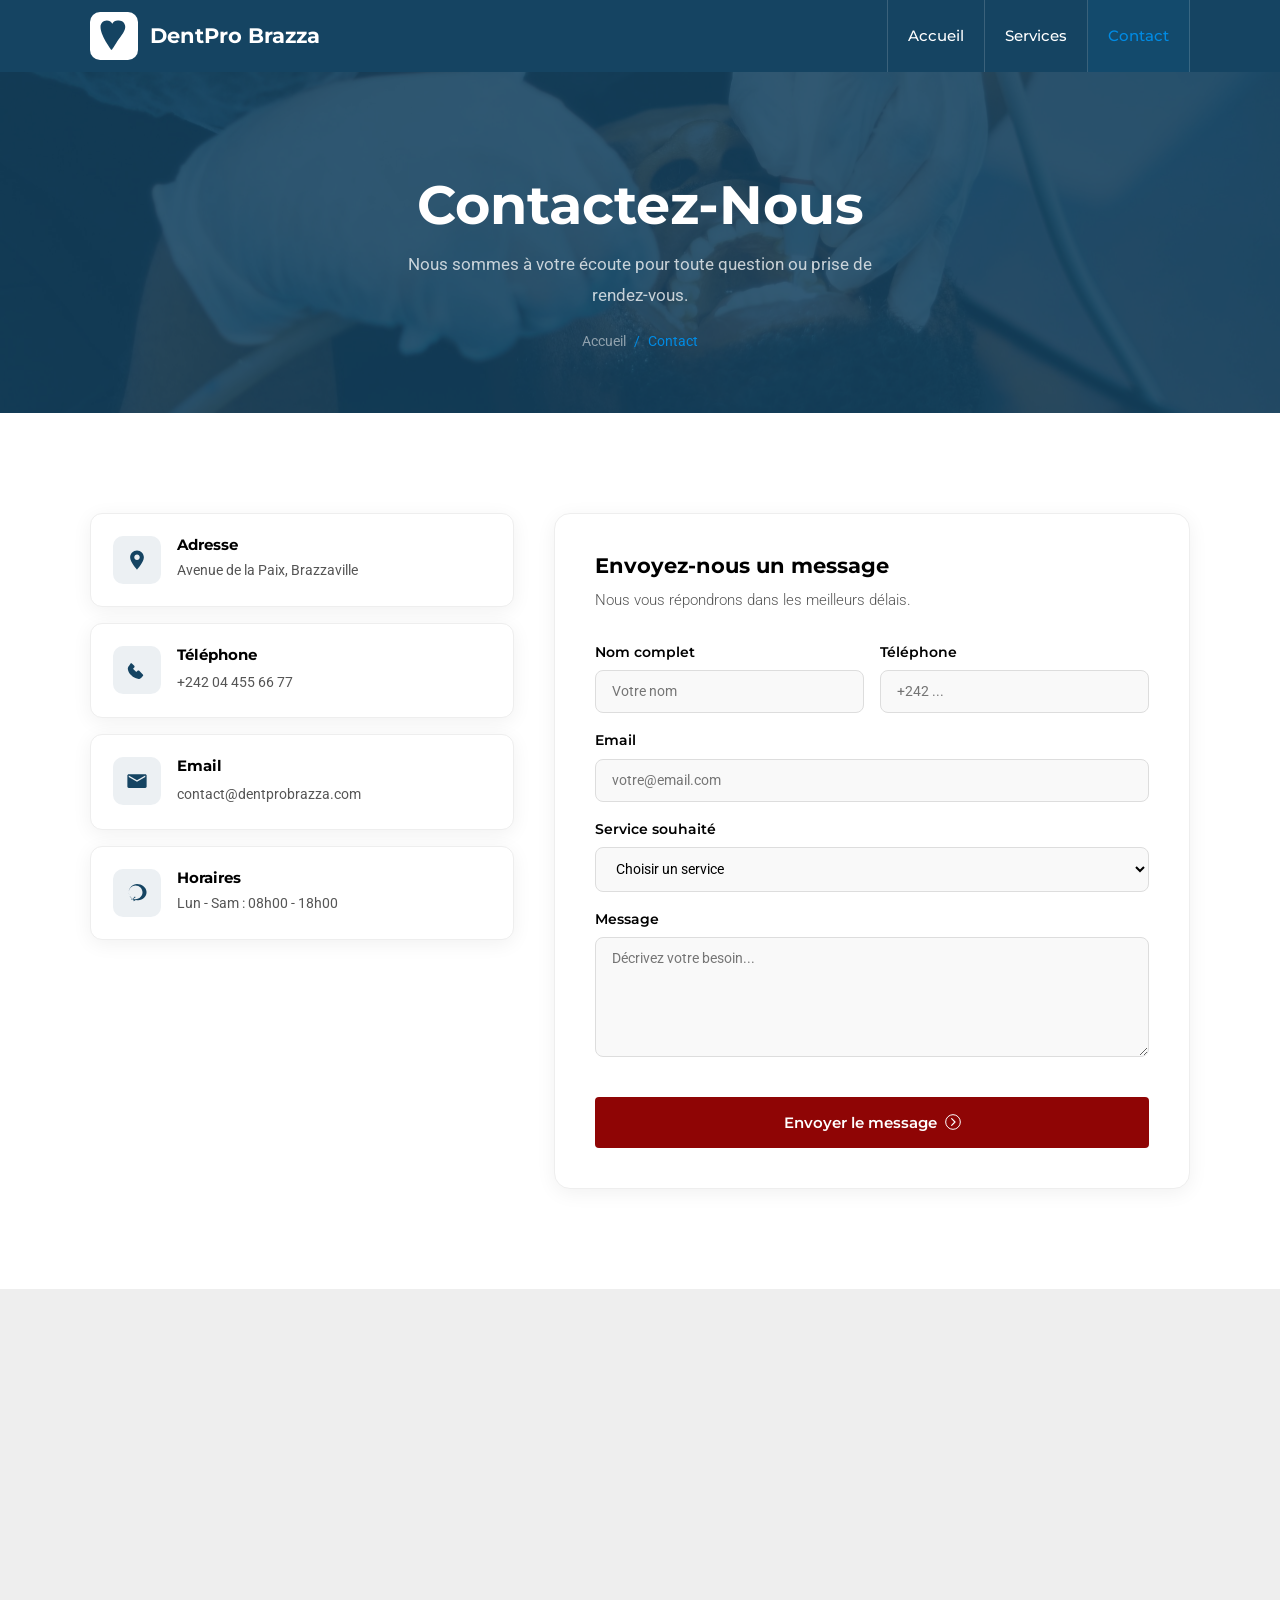
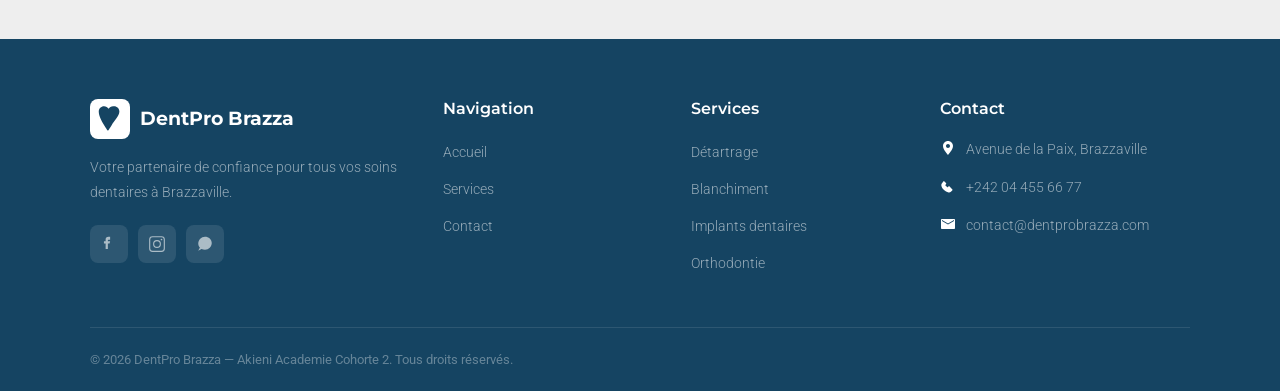
==== contact.html @ 856fcd05 "feat: site vitrine cabinet dentaire - Linga Koseka" ====
﻿<!DOCTYPE html>
<html lang="fr">
<head>
  <meta charset="UTF-8">
  <meta name="viewport" content="width=device-width, initial-scale=1.0">
  <title>Contact — DentPro Brazza</title>
  <link rel="stylesheet" href="style.css">
</head>
<body>

  <!-- HEADER -->
 <!-- Préchargeur -->
  <div id="preloader">
    <div class="loading loading07">
      <span data-text="L">L</span>
      <span data-text="I">I</span>
      <span data-text="N">N</span>
      <span data-text="G">G</span>
      <span data-text="A">A</span>
      <span data-text="-">-</span>
      <span data-text="K">K</span>
      <span data-text="O">O</span>
      <span data-text="S">S</span>
      <span data-text="E">E</span>
      <span data-text="K">K</span>
      <span data-text="A">A</span>
    </div>
  </div>
</div>

  <!-- HEADER -->
  <header class="site-header">
    <input type="checkbox" id="nav-toggle" hidden>
    <div class="nav-overlay"></div>
    <nav class="nav">
      <a href="index.html" class="nav-logo">
        <span class="logo-icon">
          <svg viewBox="0 0 32 32"><path d="M19.3 2.3c-2.2 0-3.7 1.1-4.8 2.8C13.3 3.4 11.8 2.3 9.6 2.3 6.5 2.3 4 4.8 4 8c0 4.5 3.2 10.5 5.6 14.5 1.8 3 3.4 5.2 3.6 5.5.3.3.8.3 1.1 0 .2-.3 1.8-2.5 3.6-5.5C20 18.5 26 12.5 26 8c0-3.2-2.5-5.7-5.6-5.7z"/></svg>
        </span>
        DentPro Brazza
      </a>
      <label for="nav-toggle" class="nav-hamburger">
        <span></span><span></span><span></span>
      </label>
      <div class="nav-links">
        <a href="index.html">Accueil</a>
        <a href="services.html">Services</a>
        <a href="contact.html" class="active">Contact</a>
      </div>
    </nav>
  </header>

  <!-- BANNIERE -->
  <section class="page-banner">
    <div class="container">
      <h1>Contactez-Nous</h1>
      <p>Nous sommes à votre écoute pour toute question ou prise de rendez-vous.</p>
      <div class="breadcrumb">
        <a href="index.html">Accueil</a>
        <span>/</span>
        <span>Contact</span>
      </div>
    </div>
  </section>

  <!-- CONTACT -->
  <section class="contact-section">
    <div class="container">
      <div class="contact-grid">

        <!-- Infos -->
        <div class="contact-info-cards">
          <div class="contact-info-card">
            <div class="icon">
              <svg viewBox="0 0 32 32"><path d="M16 2C10.5 2 6 6.5 6 12c0 7 10 18 10 18s10-11 10-18c0-5.5-4.5-10-10-10zm0 14c-2.2 0-4-1.8-4-4s1.8-4 4-4 4 1.8 4 4-1.8 4-4 4z"/></svg>
            </div>
            <div>
              <h4>Adresse</h4>
              <p>Avenue de la Paix, Brazzaville</p>
            </div>
          </div>
          <div class="contact-info-card">
            <div class="icon">
              <svg viewBox="0 0 32 32"><path d="M22.4 20.3l-3.1-3.1c-.7-.7-1.8-.7-2.5 0l-1.5 1.5c-.2.2-.5.2-.7 0l-4.1-4.1c-.2-.2-.2-.5 0-.7l1.5-1.5c.7-.7.7-1.8 0-2.5l-3.1-3.1c-.7-.7-1.8-.7-2.5 0L4.5 9.9c-1.4 1.4-2.1 3.3-1.8 5.1.5 3.6 2.5 6.8 5.4 9.1 2.3 2.3 5.5 4.3 9.1 4.8 1.8.3 3.7-.4 5.1-1.8l2.2-2.2c.7-.7.7-1.8 0-2.5z"/></svg>
            </div>
            <div>
              <h4>Téléphone</h4>
              <a href="tel:+242044556677">+242 04 455 66 77</a>
            </div>
          </div>
          <div class="contact-info-card">
            <div class="icon">
              <svg viewBox="0 0 32 32"><path d="M28 6H4c-1.1 0-2 .9-2 2v16c0 1.1.9 2 2 2h24c1.1 0 2-.9 2-2V8c0-1.1-.9-2-2-2zm0 4l-12 7L4 10V8l12 7 12-7v2z"/></svg>
            </div>
            <div>
              <h4>Email</h4>
              <a href="mailto:contact@dentprobrazza.com">contact@dentprobrazza.com</a>
            </div>
          </div>
          <div class="contact-info-card">
            <div class="icon">
              <svg viewBox="0 0 32 32"><path d="M16 3C9.4 3 4 8.4 4 15c0 4.8 2.8 8.9 7 10.9V28l3.4-1.8c1.1.3 2.3.5 3.5.5 6.6 0 12-5.4 12-12S22.6 3 16 3zm-2 19l-1-1-5 5v-2.8C5.7 21.2 4 18.3 4 15c0-5.5 4.5-10 10-10s10 4.5 10 10-4.5 10-10 10c-1 0-2-.2-3-.4l-.3-.1-.4.3z"/></svg>
            </div>
            <div>
              <h4>Horaires</h4>
              <p>Lun - Sam : 08h00 - 18h00</p>
            </div>
          </div>
        </div>

        <!-- Formulaire -->
        <div class="contact-form-wrapper">
          <h3>Envoyez-nous un message</h3>
          <p>Nous vous répondrons dans les meilleurs délais.</p>
          <form class="form-grid" action="#" method="POST">
            <div class="form-group">
              <label for="name">Nom complet</label>
              <input type="text" id="name" name="name" placeholder="Votre nom" required>
            </div>
            <div class="form-group">
              <label for="phone">Téléphone</label>
              <input type="tel" id="phone" name="phone" placeholder="+242 ..." required>
            </div>
            <div class="form-group full">
              <label for="email">Email</label>
              <input type="email" id="email" name="email" placeholder="votre@email.com">
            </div>
            <div class="form-group full">
              <label for="service">Service souhaité</label>
              <select id="service" name="service">
                <option value="">Choisir un service</option>
                <option value="chirurgie">Chirurgie Buccale</option>
                <option value="blanchiment">Blanchiment dentaire</option>
                <option value="orthodontie">Orthodontie dento-faciale</option>
                <option value="pediatrie">Odontologie pédiatrique</option>
                <option value="urgence">Urgences dentaires</option>
                <option value="consultation">Consultations préventives</option>
              </select>
            </div>
            <div class="form-group full">
              <label for="message">Message</label>
              <textarea id="message" name="message" placeholder="Décrivez votre besoin..." required></textarea>
            </div>
            <div class="form-group full form-submit">
              <button type="submit" class="btn btn-red" style="width:100%;">
                Envoyer le message
                <svg viewBox="0 0 24 24"><circle cx="12" cy="12" r="11" fill="none" stroke="currentColor" stroke-width="1.5"/><path d="M10 7l5 5-5 5" fill="none" stroke="currentColor" stroke-width="1.8" stroke-linecap="round" stroke-linejoin="round"/></svg>
              </button>
            </div>
          </form>
        </div>

      </div>
    </div>
  </section>

  <!-- CARTE -->
  <section class="map-section">
    <div class="map-container">
      <iframe src="https://www.google.com/maps/embed?pb=!1m18!1m12!1m3!1d15959.39!2d15.28!3d-4.26!2m3!1f0!2f0!3f0!3m2!1i1024!2i768!4f13.1!3m3!1m2!1s0x1a6a3e57e3e3e3e3%3A0x1!2zNOKCcTM5LjIuMCJTIDHEizE1LjE2LjAuMCJF!5e0!3m2!1sfr!2scg!4v1" allowfullscreen loading="lazy"></iframe>
    </div>
  </section>

  <!-- FOOTER -->
  <footer>
    <div class="container">
      <div class="footer-grid">
        <div class="footer-brand">
          <div class="logo">
            <span class="logo-icon">
              <svg viewBox="0 0 32 32"><path d="M19.3 2.3c-2.2 0-3.7 1.1-4.8 2.8C13.3 3.4 11.8 2.3 9.6 2.3 6.5 2.3 4 4.8 4 8c0 4.5 3.2 10.5 5.6 14.5 1.8 3 3.4 5.2 3.6 5.5.3.3.8.3 1.1 0 .2-.3 1.8-2.5 3.6-5.5C20 18.5 26 12.5 26 8c0-3.2-2.5-5.7-5.6-5.7z"/></svg>
            </span>
            DentPro Brazza
          </div>
          <p>Votre partenaire de confiance pour tous vos soins dentaires à Brazzaville.</p>
          <div class="footer-social">
            <a href="#" aria-label="Facebook"><svg viewBox="0 0 32 32"><path d="M18 3h-3a5 5 0 00-5 5v3H7v4h3v10h4v-10h3l1-4h-4v-1.5a1 1 0 011-1h3V3z"/></svg></a>
            <a href="#" aria-label="Instagram"><svg viewBox="0 0 32 32"><rect x="3" y="3" width="26" height="26" rx="5" fill="none" stroke="currentColor" stroke-width="2"/><circle cx="16" cy="16" r="6" fill="none" stroke="currentColor" stroke-width="2"/><circle cx="24" cy="8" r="1.5"/></svg></a>
            <a href="#" aria-label="WhatsApp"><svg viewBox="0 0 32 32"><path d="M16 3C9.4 3 4 8.4 4 15c0 2.8 1.1 5.4 2.9 7.3L4 28l5.8-2.9c1.8.8 3.9 1.2 6.2 1.2 6.6 0 12-5.4 12-12S22.6 3 16 3z"/></svg></a>
          </div>
        </div>
        <div>
          <h4>Navigation</h4>
          <ul class="footer-links">
            <li><a href="index.html">Accueil</a></li>
            <li><a href="services.html">Services</a></li>
            <li><a href="contact.html">Contact</a></li>
          </ul>
        </div>
        <div>
          <h4>Services</h4>
          <ul class="footer-links">
            <li><a href="services.html">Détartrage</a></li>
            <li><a href="services.html">Blanchiment</a></li>
            <li><a href="services.html">Implants dentaires</a></li>
            <li><a href="services.html">Orthodontie</a></li>
          </ul>
        </div>
        <div>
          <h4>Contact</h4>
          <ul class="footer-contact">
            <li>
              <span class="icon"><svg viewBox="0 0 32 32"><path d="M16 2C10.5 2 6 6.5 6 12c0 7 10 18 10 18s10-11 10-18c0-5.5-4.5-10-10-10zm0 14c-2.2 0-4-1.8-4-4s1.8-4 4-4 4 1.8 4 4-1.8 4-4 4z"/></svg></span>
              Avenue de la Paix, Brazzaville
            </li>
            <li>
              <span class="icon"><svg viewBox="0 0 32 32"><path d="M22.4 20.3l-3.1-3.1c-.7-.7-1.8-.7-2.5 0l-1.5 1.5c-.2.2-.5.2-.7 0l-4.1-4.1c-.2-.2-.2-.5 0-.7l1.5-1.5c.7-.7.7-1.8 0-2.5l-3.1-3.1c-.7-.7-1.8-.7-2.5 0L4.5 9.9c-1.4 1.4-2.1 3.3-1.8 5.1.5 3.6 2.5 6.8 5.4 9.1 2.3 2.3 5.5 4.3 9.1 4.8 1.8.3 3.7-.4 5.1-1.8l2.2-2.2c.7-.7.7-1.8 0-2.5z"/></svg></span>
              +242 04 455 66 77
            </li>
            <li>
              <span class="icon"><svg viewBox="0 0 32 32"><path d="M28 6H4c-1.1 0-2 .9-2 2v16c0 1.1.9 2 2 2h24c1.1 0 2-.9 2-2V8c0-1.1-.9-2-2-2zm0 4l-12 7L4 10V8l12 7 12-7v2z"/></svg></span>
              contact@dentprobrazza.com
            </li>
          </ul>
        </div>
      </div>
      <div class="footer-bottom">
        <p>&copy; 2026 DentPro Brazza — Akieni Academie Cohorte 2. Tous droits réservés.</p>
      </div>
    </div>
  </footer>

</body>
</html>
---- style.css ----
/* ============================================
   DENTPRO BRAZZA — Cabinet Dentaire
   Design inspiré de dentalmedicalc.com
   ============================================ */

@import url("https://fonts.googleapis.com/css2?family=Montserrat:wght@300;400;500;600;700;800&family=Roboto:wght@300;400;500;700&display=swap");

/* ========== RESET ========== */
*,
*::before,
*::after {
  margin: 0;
  padding: 0;
  box-sizing: border-box;
}

:root {
  --primary: #154462;
  --primary-light: #1a5578;
  --accent-red: #8f0505;
  --accent-red-hover: #a50606;
  --hover-blue: #008be4;
  --bg: #ffffff;
  --text: #000000;
  --text-light: #555555;
  --white: #ffffff;
  --shadow-card: 2px 6px 18px 5px rgba(0, 0, 0, 0.5);
  --radius-card: 50px 0px 50px 0px;
  --transition: 0.3s ease;
}

html {
  scroll-behavior: smooth;
  font-size: 16px;
}

body {
  font-family: "Roboto", sans-serif;
  font-weight: 400;
  color: var(--text);
  background: var(--bg);
  line-height: 1.7;
  overflow-x: hidden;
}

a {
  text-decoration: none;
  color: inherit;
  transition: color var(--transition);
}
img {
  max-width: 100%;
  height: auto;
  display: block;
}
ul {
  list-style: none;
}

h1,
h2,
h3,
h4,
h5,
h6 {
  font-family: "Montserrat", sans-serif;
  font-weight: 700;
  line-height: 1.2;
  color: var(--text);
}

h1 {
  font-size: clamp(2.2rem, 5vw, 3.4rem);
}
h2 {
  font-size: clamp(1.8rem, 3.5vw, 2.6rem);
}
h3 {
  font-size: clamp(1.1rem, 2vw, 1.3rem);
}

p {
  color: var(--text-light);
  line-height: 1.8;
}

.container {
  max-width: 1140px;
  margin: 0 auto;
  padding: 0 20px;
}

/* ========== HEADER / NAV ========== */
.site-header {
  background: var(--primary);
  position: sticky;
  top: 0;
  z-index: 1000;
}

.nav {
  display: flex;
  align-items: center;
  justify-content: space-between;
  max-width: 1140px;
  margin: 0 auto;
  padding: 0 20px;
  height: 72px;
}

.nav-logo {
  display: flex;
  align-items: center;
  gap: 12px;
  color: var(--white);
  font-family: "Montserrat", sans-serif;
  font-weight: 700;
  font-size: 1.3rem;
}

.nav-logo .logo-icon {
  width: 48px;
  height: 48px;
  background: var(--white);
  border-radius: 10px;
  display: flex;
  align-items: center;
  justify-content: center;
  padding: 6px;
}

.nav-logo .logo-icon svg {
  width: 100%;
  height: 100%;
  fill: var(--primary);
}

.nav-links {
  display: flex;
  align-items: center;
  gap: 0;
}

.nav-links a {
  padding: 0 20px;
  height: 72px;
  display: flex;
  align-items: center;
  font-family: "Montserrat", sans-serif;
  font-size: 15px;
  font-weight: 500;
  color: var(--white);
  border-right: 1px solid rgba(255, 255, 255, 0.16);
  transition: all var(--transition);
}

.nav-links a:first-child {
  border-left: 1px solid rgba(255, 255, 255, 0.16);
}

.nav-links a:hover,
.nav-links a.active {
  color: var(--hover-blue);
  background: rgba(0, 139, 228, 0.08);
}

.nav-cta {
  margin-left: 0;
}

.nav-cta .btn {
  height: 42px;
  padding: 0 24px;
}

/* Hamburger */
.nav-toggle {
  display: none;
}

.nav-hamburger {
  display: none;
  flex-direction: column;
  gap: 5px;
  cursor: pointer;
  padding: 8px;
  z-index: 1001;
}

.nav-hamburger span {
  width: 28px;
  height: 3px;
  background: var(--white);
  border-radius: 4px;
  transition: all var(--transition);
}

.nav-overlay {
  display: none;
  position: fixed;
  top: 0;
  left: 0;
  width: 100%;
  height: 100%;
  background: rgba(0, 0, 0, 0.5);
  z-index: 998;
}

.nav-toggle:checked ~ .nav-overlay {
  display: block;
}

/* ========== BOUTONS ========== */
.btn {
  display: inline-flex;
  align-items: center;
  justify-content: center;
  gap: 8px;
  padding: 16px 32px;
  border: none;
  border-radius: 4px;
  font-family: "Montserrat", sans-serif;
  font-size: 0.95rem;
  font-weight: 600;
  cursor: pointer;
  transition: all var(--transition);
  text-align: center;
  white-space: nowrap;
}

.btn-primary {
  background: var(--primary);
  color: var(--white);
}

.btn-primary:hover {
  background: var(--primary-light);
  transform: translateY(-2px);
  box-shadow: 0 6px 20px rgba(21, 68, 98, 0.35);
}

.btn-red {
  background: var(--accent-red);
  color: var(--white);
}

.btn-red:hover {
  background: var(--accent-red-hover);
  transform: translateY(-2px);
  box-shadow: 0 6px 20px rgba(143, 5, 5, 0.35);
}

.btn-outline {
  background: transparent;
  color: var(--primary);
  border: 2px solid var(--primary);
}

.btn-outline:hover {
  background: var(--primary);
  color: var(--white);
}

.btn-sm {
  padding: 10px 22px;
  font-size: 0.85rem;
}

.btn svg {
  width: 16px;
  height: 16px;
  flex-shrink: 0;
  transition: transform 0.25s ease;
}

.btn:hover svg {
  transform: translateX(4px);
}

/* Hero button: red → transparent on hover */
.hero-buttons .btn-red:hover {
  background: transparent;
  color: var(--white);
  border: 2px solid var(--white);
  box-shadow: none;
}

/* Hero button: outline white */
.btn-outline-hero {
  background: transparent;
  color: var(--white);
  border: 2px solid var(--white);
}

.btn-outline-hero:hover {
  background: var(--white);
  color: var(--primary);
  border-color: var(--white);
  transform: translateY(-2px);
}

.btn-outline-hero:hover svg {
  stroke: var(--primary);
}

/* CTA section buttons → transparent on hover */
.btn-cta-transparent:hover {
  background: transparent;
  color: var(--white);
  border: 2px solid var(--white);
  box-shadow: none;
}

/* ========== HERO ========== */
.hero {
  position: relative;
  min-height: 72vh;
  display: flex;
  align-items: center;
  background: url("assets/header.jpg") center/cover no-repeat;
  overflow: hidden;
}

.hero::before {
  content: "";
  position: absolute;
  inset: 0;
  background: rgba(21, 68, 98, 0.67);
  z-index: 1;
}

.hero .container {
  position: relative;
  z-index: 2;
}

.hero-content {
  max-width: 650px;
}

.hero-badge {
  display: inline-flex;
  align-items: center;
  gap: 8px;
  background: rgba(21, 68, 98, 0.4);
  padding: 6px 16px;
  border-radius: 4px;
  font-size: 0.8rem;
  font-weight: 500;
  color: var(--white);
  margin-bottom: 20px;
  font-family: "Montserrat", sans-serif;
  text-transform: uppercase;
  letter-spacing: 1px;
}

.hero-badge svg {
  width: 14px;
  height: 14px;
  fill: currentColor;
}

.hero h1 {
  color: var(--white);
  font-weight: 600;
  margin-bottom: 16px;
  line-height: 1.15;
  font-size: clamp(2rem, 5vw, 3.2rem);
}

.hero p {
  color: rgba(255, 255, 255, 0.9);
  font-size: 1.15rem;
  font-weight: 300;
  margin-bottom: 32px;
  max-width: 520px;
  line-height: 1.6;
}

.hero-buttons {
  display: flex;
  gap: 14px;
  flex-wrap: wrap;
}

.hero-stats {
  display: flex;
  gap: 48px;
  margin-top: 48px;
}

.hero-stat .number {
  display: block;
  font-family: "Montserrat", sans-serif;
  font-size: 2.2rem;
  font-weight: 800;
  color: var(--white);
}

.hero-stat .label {
  font-size: 0.85rem;
  color: rgba(255, 255, 255, 0.65);
  font-weight: 300;
}

/* ========== SECTION HEADINGS ========== */
.section-label {
  display: inline-block;
  font-family: "Montserrat", sans-serif;
  font-size: 0.75rem;
  font-weight: 600;
  text-transform: uppercase;
  letter-spacing: 2px;
  color: var(--primary);
  background: rgba(21, 68, 98, 0.08);
  padding: 6px 16px;
  border-radius: 4px;
  margin-bottom: 14px;
}

.section-title {
  margin-bottom: 16px;
}

.section-subtitle {
  font-size: 1rem;
  color: var(--text-light);
  max-width: 600px;
  margin: 0 auto 40px;
  font-weight: 300;
}

.text-center {
  text-align: center;
}

/* ========== ABOUT / PRESENTATION ========== */
.about {
  padding: 100px 0;
  background: var(--bg);
}

.about .container {
  display: grid;
  grid-template-columns: 1fr 1fr;
  gap: 60px;
  align-items: center;
}

.about-image {
  position: relative;
}

.about-image img {
  border-radius: var(--radius-card);
  width: 100%;
  object-fit: cover;
  aspect-ratio: 4/3;
  box-shadow: var(--shadow-card);
}

.about-experience {
  position: absolute;
  bottom: -20px;
  right: -20px;
  background: var(--primary);
  color: var(--white);
  padding: 24px 28px;
  border-radius: 12px;
  text-align: center;
  box-shadow: 0 8px 30px rgba(21, 68, 98, 0.3);
}

.about-experience .number {
  font-family: "Montserrat", sans-serif;
  font-size: 2.4rem;
  font-weight: 800;
  display: block;
}

.about-experience .text {
  font-size: 0.85rem;
  font-weight: 500;
  opacity: 0.9;
}

.about-content .section-label {
  margin-bottom: 12px;
}
.about-content h2 {
  margin-bottom: 20px;
  font-weight: 700;
}
.about-content p {
  margin-bottom: 14px;
  font-weight: 300;
}

.about-features {
  display: grid;
  grid-template-columns: 1fr 1fr;
  gap: 14px;
  margin: 28px 0 32px;
}

.about-feature {
  display: flex;
  align-items: center;
  gap: 10px;
  font-size: 0.92rem;
  font-weight: 500;
  font-family: "Montserrat", sans-serif;
  color: var(--text);
}

.about-feature .check {
  width: 24px;
  height: 24px;
  background: rgba(21, 68, 98, 0.1);
  color: var(--primary);
  border-radius: 50%;
  display: flex;
  align-items: center;
  justify-content: center;
  flex-shrink: 0;
}

.about-feature .check svg {
  width: 14px;
  height: 14px;
  fill: currentColor;
}

/* ========== SERVICES (CARDS AVEC GRADIENT) ========== */
.services-section {
  padding: 100px 0;
  background: var(--bg);
}

.services-grid {
  display: grid;
  grid-template-columns: repeat(4, 1fr);
  gap: 24px;
}

.service-card {
  background: linear-gradient(180deg, var(--primary) 0%, var(--white) 100%);
  border-radius: var(--radius-card);
  box-shadow: var(--shadow-card);
  padding: 0;
  text-align: center;
  transition: all var(--transition);
  overflow: hidden;
}

.service-card:hover {
  transform: translateY(-8px);
  box-shadow: 4px 10px 30px 8px rgba(0, 0, 0, 0.55);
}

.service-card .card-image {
  width: 100%;
  height: 180px;
  object-fit: cover;
  border-radius: 50px 0 0 0;
}

.service-card .card-body {
  padding: 24px 20px 28px;
}

.service-card .card-icon {
  width: 56px;
  height: 56px;
  border-radius: 50%;
  background: var(--white);
  display: flex;
  align-items: center;
  justify-content: center;
  margin: 0 auto 14px;
  box-shadow: 0 4px 12px rgba(0, 0, 0, 0.1);
}

.service-card .card-icon svg {
  width: 26px;
  height: 26px;
  fill: var(--primary);
}

.service-card h3 {
  font-family: "Montserrat", sans-serif;
  font-size: 0.95rem;
  font-weight: 600;
  color: var(--text);
  margin-bottom: 8px;
}

.service-card p {
  font-size: 0.85rem;
  color: var(--text-light);
  font-weight: 300;
  line-height: 1.6;
}

/* ========== POURQUOI NOUS ========== */
.why-us {
  padding: 100px 0;
  background: var(--primary);
  position: relative;
  overflow: hidden;
}

.why-us::before {
  content: "";
  position: absolute;
  inset: 0;
  background: url("assets/dentiste.webp") center/cover no-repeat;
  opacity: 0.15;
}

.why-us .container {
  position: relative;
  z-index: 1;
}

.why-us .section-label {
  background: rgba(255, 255, 255, 0.15);
  color: var(--white);
}

.why-us .section-title {
  color: var(--white);
}

.why-us .section-subtitle {
  color: rgba(255, 255, 255, 0.7);
}

.why-grid {
  display: grid;
  grid-template-columns: repeat(3, 1fr);
  gap: 28px;
}

.why-card {
  background: rgba(255, 255, 255, 0.08);
  backdrop-filter: blur(6px);
  border: 1px solid rgba(255, 255, 255, 0.12);
  border-radius: 16px;
  padding: 36px 28px;
  text-align: center;
  transition: all var(--transition);
}

.why-card:hover {
  background: rgba(255, 255, 255, 0.14);
  transform: translateY(-4px);
}

.why-card .icon {
  width: 64px;
  height: 64px;
  border-radius: 14px;
  background: rgba(255, 255, 255, 0.1);
  display: flex;
  align-items: center;
  justify-content: center;
  margin: 0 auto 18px;
}

.why-card .icon svg {
  width: 30px;
  height: 30px;
  fill: var(--white);
}

.why-card h3 {
  color: var(--white);
  font-family: "Montserrat", sans-serif;
  font-size: 1.1rem;
  font-weight: 600;
  margin-bottom: 10px;
}

.why-card p {
  color: rgba(255, 255, 255, 0.65);
  font-size: 0.9rem;
  font-weight: 300;
}

/* ========== CTA SECTION ========== */
.cta-section {
  padding: 100px 0;
  background: url("assets/Un-homme-avec-des-dents-parfaites.webp") center/cover
    no-repeat;
  position: relative;
  overflow: hidden;
}

.cta-section::before {
  content: "";
  position: absolute;
  inset: 0;
  background: rgba(14, 1, 1, 0.78);
  z-index: 1;
}

.cta-section .container {
  position: relative;
  z-index: 2;
  text-align: center;
}

.cta-section h2 {
  color: var(--white);
  font-family: "Montserrat", sans-serif;
  font-weight: 700;
  font-size: clamp(1.6rem, 3vw, 2.2rem);
  margin-bottom: 16px;
}

.cta-section p {
  color: rgba(255, 255, 255, 0.8);
  font-size: 1.05rem;
  font-weight: 300;
  margin-bottom: 32px;
  max-width: 550px;
  margin-left: auto;
  margin-right: auto;
}

.cta-buttons {
  display: flex;
  gap: 14px;
  justify-content: center;
  flex-wrap: wrap;
}

/* ========== PAGE BANNER ========== */
.page-banner {
  background: var(--primary);
  padding: 100px 0 60px;
  text-align: center;
  position: relative;
  overflow: hidden;
}

.page-banner::before {
  content: "";
  position: absolute;
  inset: 0;
  background: url("assets/header.jpg") center/cover no-repeat;
  opacity: 0.15;
}

.page-banner .container {
  position: relative;
  z-index: 1;
}

.page-banner h1 {
  color: var(--white);
  margin-bottom: 12px;
}

.page-banner p {
  color: rgba(255, 255, 255, 0.75);
  font-size: 1.05rem;
  max-width: 500px;
  margin: 0 auto;
}

.breadcrumb {
  display: flex;
  justify-content: center;
  gap: 8px;
  margin-top: 20px;
  font-size: 0.85rem;
}

.breadcrumb a {
  color: rgba(255, 255, 255, 0.5);
}
.breadcrumb a:hover {
  color: var(--hover-blue);
}
.breadcrumb span {
  color: var(--hover-blue);
}

/* ========== SERVICES PAGE ========== */
.services-page {
  padding: 100px 0;
  background: var(--bg);
}

.services-full-grid {
  display: grid;
  grid-template-columns: repeat(2, 1fr);
  gap: 28px;
}

.service-full-card {
  background: linear-gradient(180deg, var(--primary) 0%, var(--white) 100%);
  border-radius: var(--radius-card);
  overflow: hidden;
  box-shadow: var(--shadow-card);
  transition: all var(--transition);
}

.service-full-card:hover {
  transform: translateY(-6px);
  box-shadow: 4px 10px 30px 8px rgba(0, 0, 0, 0.55);
}

.service-full-card .card-img {
  width: 100%;
  height: 220px;
  object-fit: cover;
}

.service-full-card .card-body {
  padding: 28px;
}

.service-full-card .card-body .service-icon {
  width: 52px;
  height: 52px;
  border-radius: 50%;
  background: var(--white);
  display: flex;
  align-items: center;
  justify-content: center;
  margin-bottom: 16px;
  box-shadow: 0 4px 12px rgba(0, 0, 0, 0.1);
}

.service-full-card .card-body .service-icon svg {
  width: 24px;
  height: 24px;
  fill: var(--primary);
}

.service-full-card h3 {
  font-family: "Montserrat", sans-serif;
  font-weight: 700;
  margin-bottom: 10px;
}

.service-full-card p {
  font-size: 0.9rem;
  font-weight: 300;
  margin-bottom: 20px;
}

/* ========== SERVICES PREVIEW (HOME) ========== */
.services-preview {
  padding: 100px 0;
  background: var(--bg);
}

.services-preview-grid {
  display: grid;
  grid-template-columns: repeat(2, 1fr);
  gap: 28px;
}

.service-preview-card {
  background: linear-gradient(180deg, var(--primary) 0%, var(--white) 100%);
  border-radius: var(--radius-card);
  box-shadow: var(--shadow-card);
  display: flex;
  gap: 20px;
  align-items: center;
  padding: 24px;
  transition: all var(--transition);
  overflow: hidden;
}

.service-preview-card:hover {
  transform: translateY(-6px);
  box-shadow: 4px 10px 30px 8px rgba(0, 0, 0, 0.55);
}

.service-preview-card .sp-icon {
  width: 56px;
  height: 56px;
  border-radius: 50%;
  background: var(--white);
  display: flex;
  align-items: center;
  justify-content: center;
  flex-shrink: 0;
  box-shadow: 0 4px 12px rgba(0, 0, 0, 0.1);
}

.service-preview-card .sp-icon svg {
  width: 26px;
  height: 26px;
  fill: var(--primary);
}

.service-preview-card h3 {
  font-family: "Montserrat", sans-serif;
  font-size: 1rem;
  font-weight: 600;
  margin-bottom: 6px;
  color: var(--white);
}

.service-preview-card p {
  font-size: 0.85rem;
  color: rgba(255, 255, 255, 0.75);
  font-weight: 300;
  margin-bottom: 10px;
}

.service-preview-card .link {
  font-family: "Montserrat", sans-serif;
  font-size: 0.85rem;
  font-weight: 600;
  color: var(--white);
  display: inline-flex;
  align-items: center;
  gap: 6px;
}

.service-preview-card .link svg {
  width: 14px;
  height: 14px;
  fill: currentColor;
  transition: transform var(--transition);
}

.service-preview-card .link:hover svg {
  transform: translateX(4px);
}

/* ========== CONTACT ========== */
.contact-section {
  padding: 100px 0;
  background: var(--bg);
}

.contact-grid {
  display: grid;
  grid-template-columns: 1fr 1.5fr;
  gap: 40px;
  align-items: start;
}

.contact-info-cards {
  display: flex;
  flex-direction: column;
  gap: 16px;
}

.contact-info-card {
  display: flex;
  gap: 16px;
  align-items: flex-start;
  background: var(--white);
  border-radius: 12px;
  padding: 22px;
  box-shadow: 0 4px 20px rgba(0, 0, 0, 0.06);
  border: 1px solid #eee;
  transition: all var(--transition);
}

.contact-info-card:hover {
  border-color: var(--primary);
  box-shadow: 0 6px 24px rgba(21, 68, 98, 0.1);
}

.contact-info-card .icon {
  width: 48px;
  height: 48px;
  border-radius: 10px;
  display: flex;
  align-items: center;
  justify-content: center;
  flex-shrink: 0;
  background: rgba(21, 68, 98, 0.08);
  color: var(--primary);
}

.contact-info-card .icon svg {
  width: 22px;
  height: 22px;
  fill: currentColor;
}

.contact-info-card h4 {
  font-family: "Montserrat", sans-serif;
  font-size: 0.95rem;
  margin-bottom: 4px;
}

.contact-info-card p,
.contact-info-card a {
  font-size: 0.88rem;
  color: var(--text-light);
}

.contact-info-card a:hover {
  color: var(--primary);
}

/* Formulaire */
.contact-form-wrapper {
  background: var(--white);
  border-radius: 16px;
  padding: 40px;
  box-shadow: 0 4px 20px rgba(0, 0, 0, 0.06);
  border: 1px solid #eee;
}

.contact-form-wrapper h3 {
  font-family: "Montserrat", sans-serif;
  font-weight: 700;
  margin-bottom: 8px;
}

.contact-form-wrapper > p {
  margin-bottom: 28px;
  font-size: 0.92rem;
  font-weight: 300;
}

.form-grid {
  display: grid;
  grid-template-columns: 1fr 1fr;
  gap: 16px;
}

.form-group {
  display: flex;
  flex-direction: column;
  gap: 6px;
}

.form-group.full {
  grid-column: 1 / -1;
}

.form-group label {
  font-family: "Montserrat", sans-serif;
  font-size: 0.85rem;
  font-weight: 600;
  color: var(--text);
}

.form-group input,
.form-group select,
.form-group textarea {
  padding: 12px 16px;
  border: 1.5px solid #ddd;
  border-radius: 8px;
  font-family: "Roboto", sans-serif;
  font-size: 0.9rem;
  color: var(--text);
  background: #f9f9f9;
  transition: border-color var(--transition);
  outline: none;
  width: 100%;
}

.form-group input:focus,
.form-group select:focus,
.form-group textarea:focus {
  border-color: var(--primary);
  background: var(--white);
}

.form-group textarea {
  resize: vertical;
  min-height: 120px;
}

.form-submit {
  margin-top: 24px;
}

/* Map */
.map-section {
  padding: 0;
}

.map-container {
  width: 100%;
  height: 350px;
  background: #eee;
}

.map-container iframe {
  width: 100%;
  height: 100%;
  border: 0;
}

/* ========== FOOTER ========== */
footer {
  background: var(--primary);
  color: var(--white);
  padding: 60px 0 0;
}

.footer-grid {
  display: grid;
  grid-template-columns: 1.5fr 1fr 1fr 1.2fr;
  gap: 40px;
  padding-bottom: 40px;
  border-bottom: 1px solid rgba(255, 255, 255, 0.1);
}

.footer-brand .logo {
  display: flex;
  align-items: center;
  gap: 10px;
  font-family: "Montserrat", sans-serif;
  font-size: 1.2rem;
  font-weight: 700;
  margin-bottom: 16px;
  color: var(--white);
}

.footer-brand .logo .logo-icon {
  width: 40px;
  height: 40px;
  background: var(--white);
  border-radius: 8px;
  display: flex;
  align-items: center;
  justify-content: center;
  padding: 5px;
}

.footer-brand .logo .logo-icon svg {
  width: 100%;
  height: 100%;
  fill: var(--primary);
}

.footer-brand p {
  color: rgba(255, 255, 255, 0.55);
  font-size: 0.88rem;
  margin-bottom: 20px;
  font-weight: 300;
}

.footer-social {
  display: flex;
  gap: 10px;
}

.footer-social a {
  width: 38px;
  height: 38px;
  border-radius: 8px;
  background: rgba(255, 255, 255, 0.1);
  display: flex;
  align-items: center;
  justify-content: center;
  color: rgba(255, 255, 255, 0.6);
  transition: all var(--transition);
}

.footer-social a svg {
  width: 18px;
  height: 18px;
  fill: currentColor;
}

.footer-social a:hover {
  background: var(--white);
  color: var(--primary);
}

footer h4 {
  color: var(--white);
  font-family: "Montserrat", sans-serif;
  font-size: 1rem;
  margin-bottom: 20px;
  font-weight: 600;
}

.footer-links li {
  margin-bottom: 10px;
}

.footer-links a {
  color: rgba(255, 255, 255, 0.55);
  font-size: 0.88rem;
  font-weight: 300;
  display: inline-flex;
  align-items: center;
  gap: 6px;
  transition: all var(--transition);
}

.footer-links a svg {
  width: 12px;
  height: 12px;
  fill: currentColor;
  transition: transform var(--transition);
}

.footer-links a:hover {
  color: var(--white);
}
.footer-links a:hover svg {
  transform: translateX(4px);
}

.footer-contact li {
  display: flex;
  gap: 10px;
  align-items: flex-start;
  margin-bottom: 14px;
  color: rgba(255, 255, 255, 0.55);
  font-size: 0.88rem;
  font-weight: 300;
}

.footer-contact .icon {
  color: var(--white);
  flex-shrink: 0;
  margin-top: 2px;
  display: flex;
}

.footer-contact .icon svg {
  width: 16px;
  height: 16px;
  fill: currentColor;
}

.footer-bottom {
  padding: 20px 0;
  display: flex;
  justify-content: space-between;
  align-items: center;
  flex-wrap: wrap;
  gap: 12px;
}

.footer-bottom p {
  color: rgba(255, 255, 255, 0.35);
  font-size: 0.82rem;
}

.footer-bottom-links {
  display: flex;
  gap: 20px;
}

.footer-bottom-links a {
  color: rgba(255, 255, 255, 0.35);
  font-size: 0.82rem;
}

.footer-bottom-links a:hover {
  color: var(--white);
}

/* ========== RESPONSIVE ========== */
@media (max-width: 1024px) {
  .services-grid {
    grid-template-columns: repeat(2, 1fr);
  }
  .services-preview-grid {
    grid-template-columns: 1fr;
  }
}

@media (max-width: 992px) {
  .hero .container {
    text-align: center;
  }
  .hero p {
    margin-left: auto;
    margin-right: auto;
  }
  .hero-buttons {
    justify-content: center;
  }
  .hero-stats {
    justify-content: center;
  }
  .about .container {
    grid-template-columns: 1fr;
  }
  .about-image {
    max-width: 500px;
    margin: 0 auto;
  }
  .why-grid {
    grid-template-columns: 1fr 1fr;
  }
  .services-full-grid {
    grid-template-columns: 1fr;
  }
  .contact-grid {
    grid-template-columns: 1fr;
  }
  .footer-grid {
    grid-template-columns: 1fr 1fr;
  }
}

@media (max-width: 768px) {
  .loading07 span {
    font-size: 1.1rem;
    letter-spacing: 0;
  }

  .loading07 {
    gap: 2px;
    padding: 0 10px;
  }

  .nav-links {
    position: fixed;
    top: 0;
    right: -100%;
    width: 280px;
    height: 100vh;
    background: var(--primary);
    flex-direction: column;
    padding: 80px 30px 30px;
    box-shadow: -4px 0 30px rgba(0, 0, 0, 0.2);
    transition: right var(--transition);
    gap: 0;
    z-index: 999;
  }

  .nav-links a {
    width: 100%;
    padding: 14px 16px;
    font-size: 1rem;
    border-right: none;
    border-bottom: 1px solid rgba(255, 255, 255, 0.1);
    height: auto;
  }

  .nav-hamburger {
    display: flex;
  }
  .nav-toggle:checked ~ .nav-links {
    right: 0;
  }

  .nav-toggle:checked ~ .nav-hamburger span:nth-child(1) {
    transform: rotate(45deg) translate(5px, 5px);
  }
  .nav-toggle:checked ~ .nav-hamburger span:nth-child(2) {
    opacity: 0;
  }
  .nav-toggle:checked ~ .nav-hamburger span:nth-child(3) {
    transform: rotate(-45deg) translate(5px, -5px);
  }

  .nav-cta {
    display: none;
  }

  .hero {
    min-height: auto;
    padding: 60px 0;
  }
  .hero h1 {
    font-size: 1.8rem;
  }
  .hero-stats {
    gap: 24px;
    flex-wrap: wrap;
  }
  .hero-stat .number {
    font-size: 1.5rem;
  }

  .services-grid {
    grid-template-columns: 1fr;
  }
  .why-grid {
    grid-template-columns: 1fr;
  }
  .about-features {
    grid-template-columns: 1fr;
  }
  .form-grid {
    grid-template-columns: 1fr;
  }

  .footer-grid {
    grid-template-columns: 1fr;
    gap: 30px;
  }
  .footer-bottom {
    flex-direction: column;
    text-align: center;
  }
  .contact-form-wrapper {
    padding: 24px;
  }
  .page-banner {
    padding: 60px 0 40px;
  }
}

/* ========== UTILITIES ========== */
.mt-1 {
  margin-top: 8px;
}
.mt-2 {
  margin-top: 16px;
}
.mt-3 {
  margin-top: 24px;
}
.mt-4 {
  margin-top: 32px;
}
.mb-1 {
  margin-bottom: 8px;
}
.mb-2 {
  margin-bottom: 16px;
}
.mb-3 {
  margin-bottom: 24px;
}
.mb-4 {
  margin-bottom: 32px;
}

/* ========== PRELOADER ========== */
#preloader {
  position: fixed;
  top: 0;
  left: 0;
  width: 100%;
  height: 100%;
  background: var(--primary);
  z-index: 9999;
  display: flex;
  align-items: center;
  justify-content: center;
  overflow: hidden;
  animation: hidePreloader 0.6s ease 2.2s forwards;
}

@keyframes hidePreloader {
  to {
    opacity: 0;
    visibility: hidden;
    pointer-events: none;
  }
}

.loading07 {
  display: flex;
  gap: 6px;
}

.loading07 span {
  font-family: "Montserrat", sans-serif;
  font-size: 2.5rem;
  font-weight: 800;
  color: var(--white);
  display: inline-block;
  animation: bounce07 1.4s ease-in-out infinite;
  text-shadow: 0 4px 15px rgba(0, 0, 0, 0.3);
}

.loading07 span:nth-child(1) {
  animation-delay: 0s;
}
.loading07 span:nth-child(2) {
  animation-delay: 0.08s;
}
.loading07 span:nth-child(3) {
  animation-delay: 0.16s;
}
.loading07 span:nth-child(4) {
  animation-delay: 0.24s;
}
.loading07 span:nth-child(5) {
  animation-delay: 0.32s;
}
.loading07 span:nth-child(6) {
  animation-delay: 0.4s;
}
.loading07 span:nth-child(7) {
  animation-delay: 0.48s;
}
.loading07 span:nth-child(8) {
  animation-delay: 0.56s;
}
.loading07 span:nth-child(9) {
  animation-delay: 0.64s;
}
.loading07 span:nth-child(10) {
  animation-delay: 0.72s;
}
.loading07 span:nth-child(11) {
  animation-delay: 0.8s;
}
.loading07 span:nth-child(12) {
  animation-delay: 0.88s;
}

@keyframes bounce07 {
  0%,
  80%,
  100% {
    transform: translateY(0);
    opacity: 0.4;
  }
  40% {
    transform: translateY(-24px);
    opacity: 1;
    color: var(--hover-blue);
  }
}

@media (max-width: 480px) {
  .loading07 span {
    font-size: 0.9rem;
  }
  .loading07 {
    gap: 1px;
  }
}
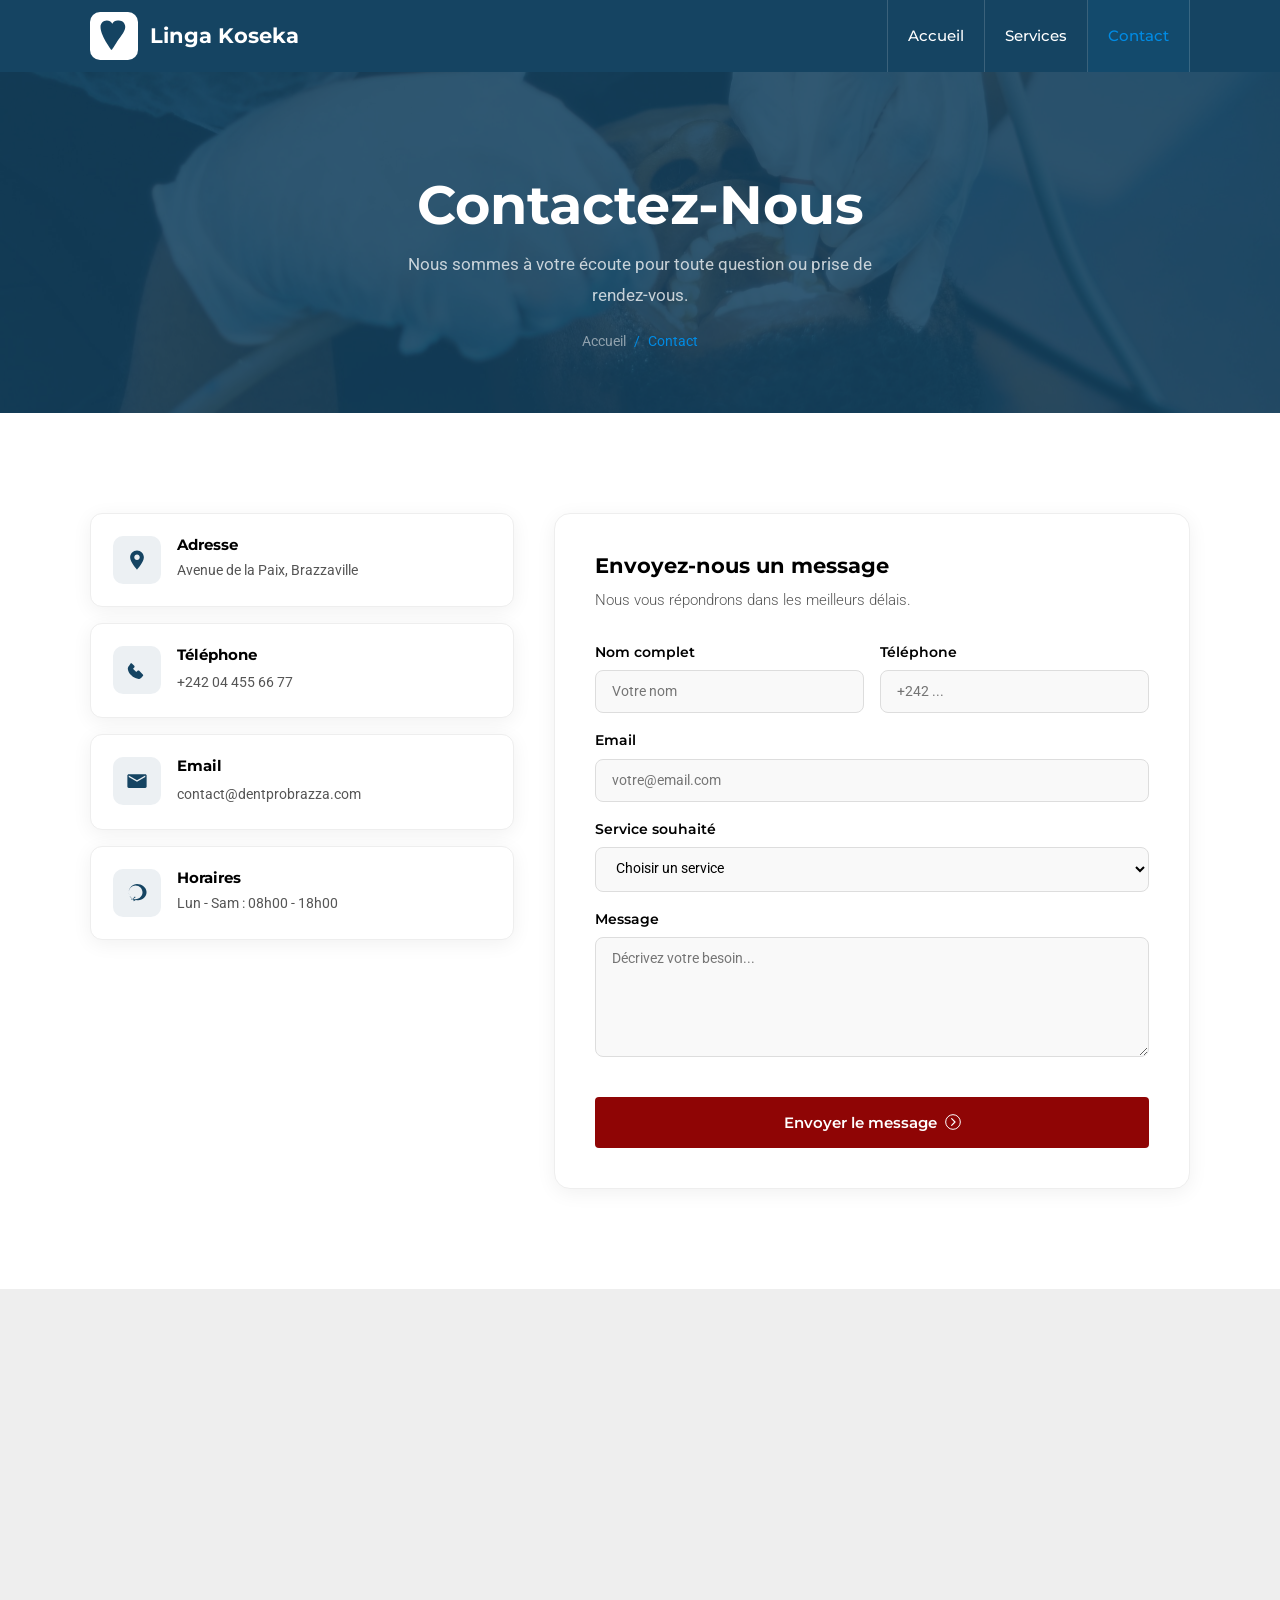
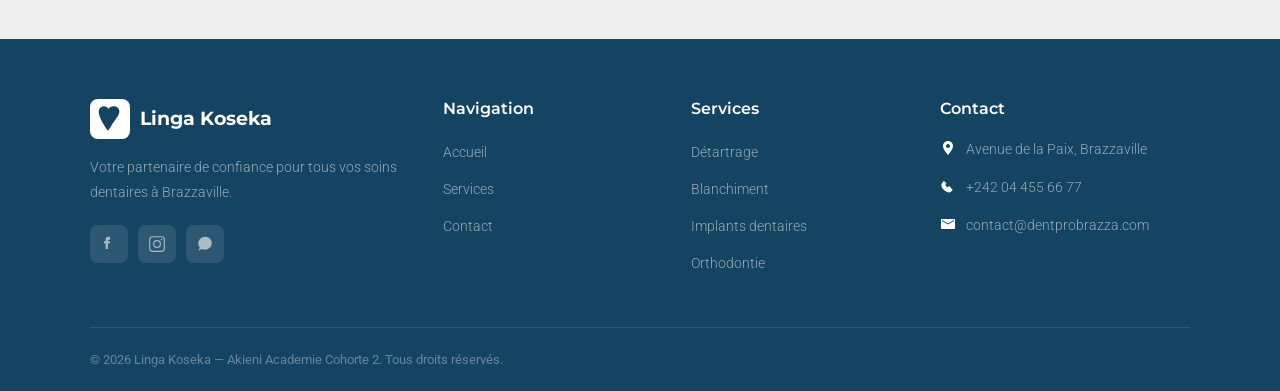
==== commit 1274042f: "rename: DentPro Brazza vers Linga Koseka" ====
--- a/contact.html
+++ b/contact.html
@@ -3,7 +3,7 @@
 <head>
   <meta charset="UTF-8">
   <meta name="viewport" content="width=device-width, initial-scale=1.0">
-  <title>Contact — DentPro Brazza</title>
+  <title>Contact — Linga Koseka</title>
   <link rel="stylesheet" href="style.css">
 </head>
 <body>
@@ -37,7 +37,7 @@
         <span class="logo-icon">
           <svg viewBox="0 0 32 32"><path d="M19.3 2.3c-2.2 0-3.7 1.1-4.8 2.8C13.3 3.4 11.8 2.3 9.6 2.3 6.5 2.3 4 4.8 4 8c0 4.5 3.2 10.5 5.6 14.5 1.8 3 3.4 5.2 3.6 5.5.3.3.8.3 1.1 0 .2-.3 1.8-2.5 3.6-5.5C20 18.5 26 12.5 26 8c0-3.2-2.5-5.7-5.6-5.7z"/></svg>
         </span>
-        DentPro Brazza
+        Linga Koseka
       </a>
       <label for="nav-toggle" class="nav-hamburger">
         <span></span><span></span><span></span>
@@ -170,7 +170,7 @@
             <span class="logo-icon">
               <svg viewBox="0 0 32 32"><path d="M19.3 2.3c-2.2 0-3.7 1.1-4.8 2.8C13.3 3.4 11.8 2.3 9.6 2.3 6.5 2.3 4 4.8 4 8c0 4.5 3.2 10.5 5.6 14.5 1.8 3 3.4 5.2 3.6 5.5.3.3.8.3 1.1 0 .2-.3 1.8-2.5 3.6-5.5C20 18.5 26 12.5 26 8c0-3.2-2.5-5.7-5.6-5.7z"/></svg>
             </span>
-            DentPro Brazza
+            Linga Koseka
           </div>
           <p>Votre partenaire de confiance pour tous vos soins dentaires à Brazzaville.</p>
           <div class="footer-social">
@@ -215,7 +215,7 @@
         </div>
       </div>
       <div class="footer-bottom">
-        <p>&copy; 2026 DentPro Brazza — Akieni Academie Cohorte 2. Tous droits réservés.</p>
+        <p>&copy; 2026 Linga Koseka — Akieni Academie Cohorte 2. Tous droits réservés.</p>
       </div>
     </div>
   </footer>
